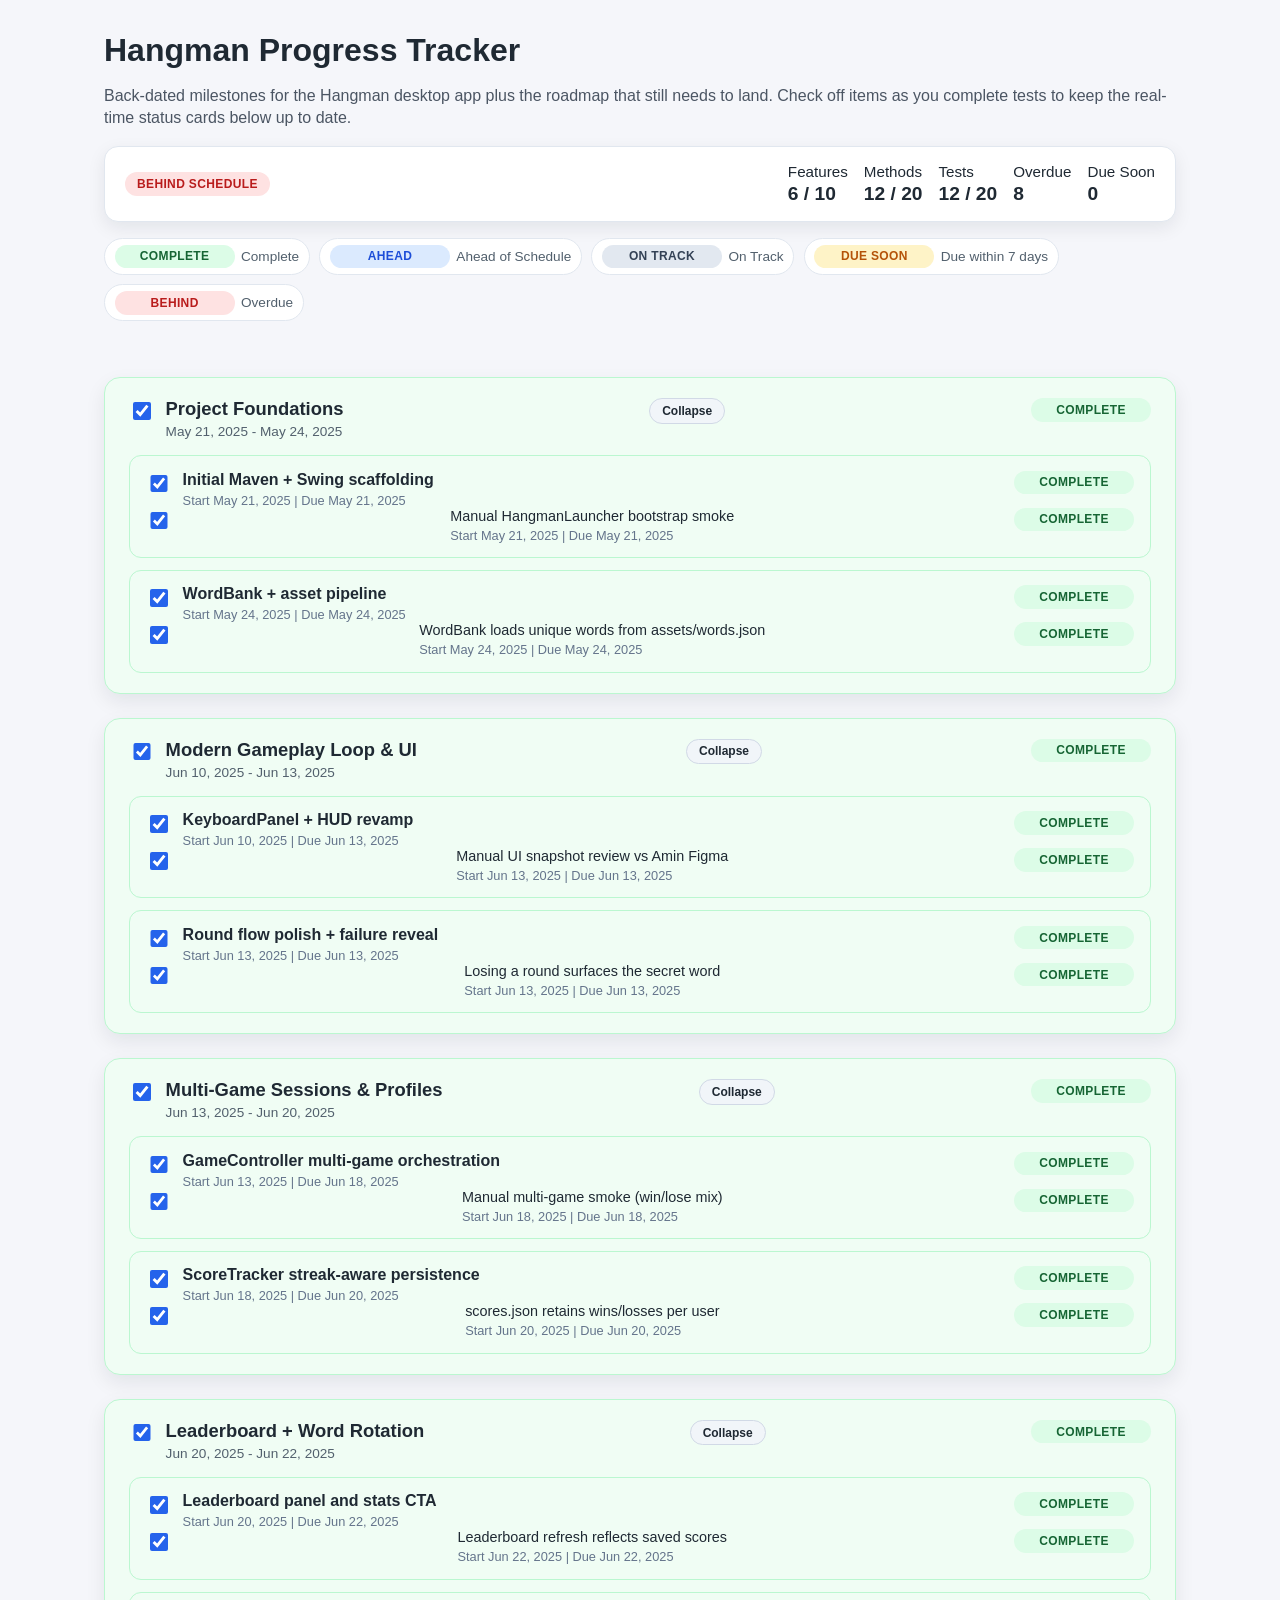
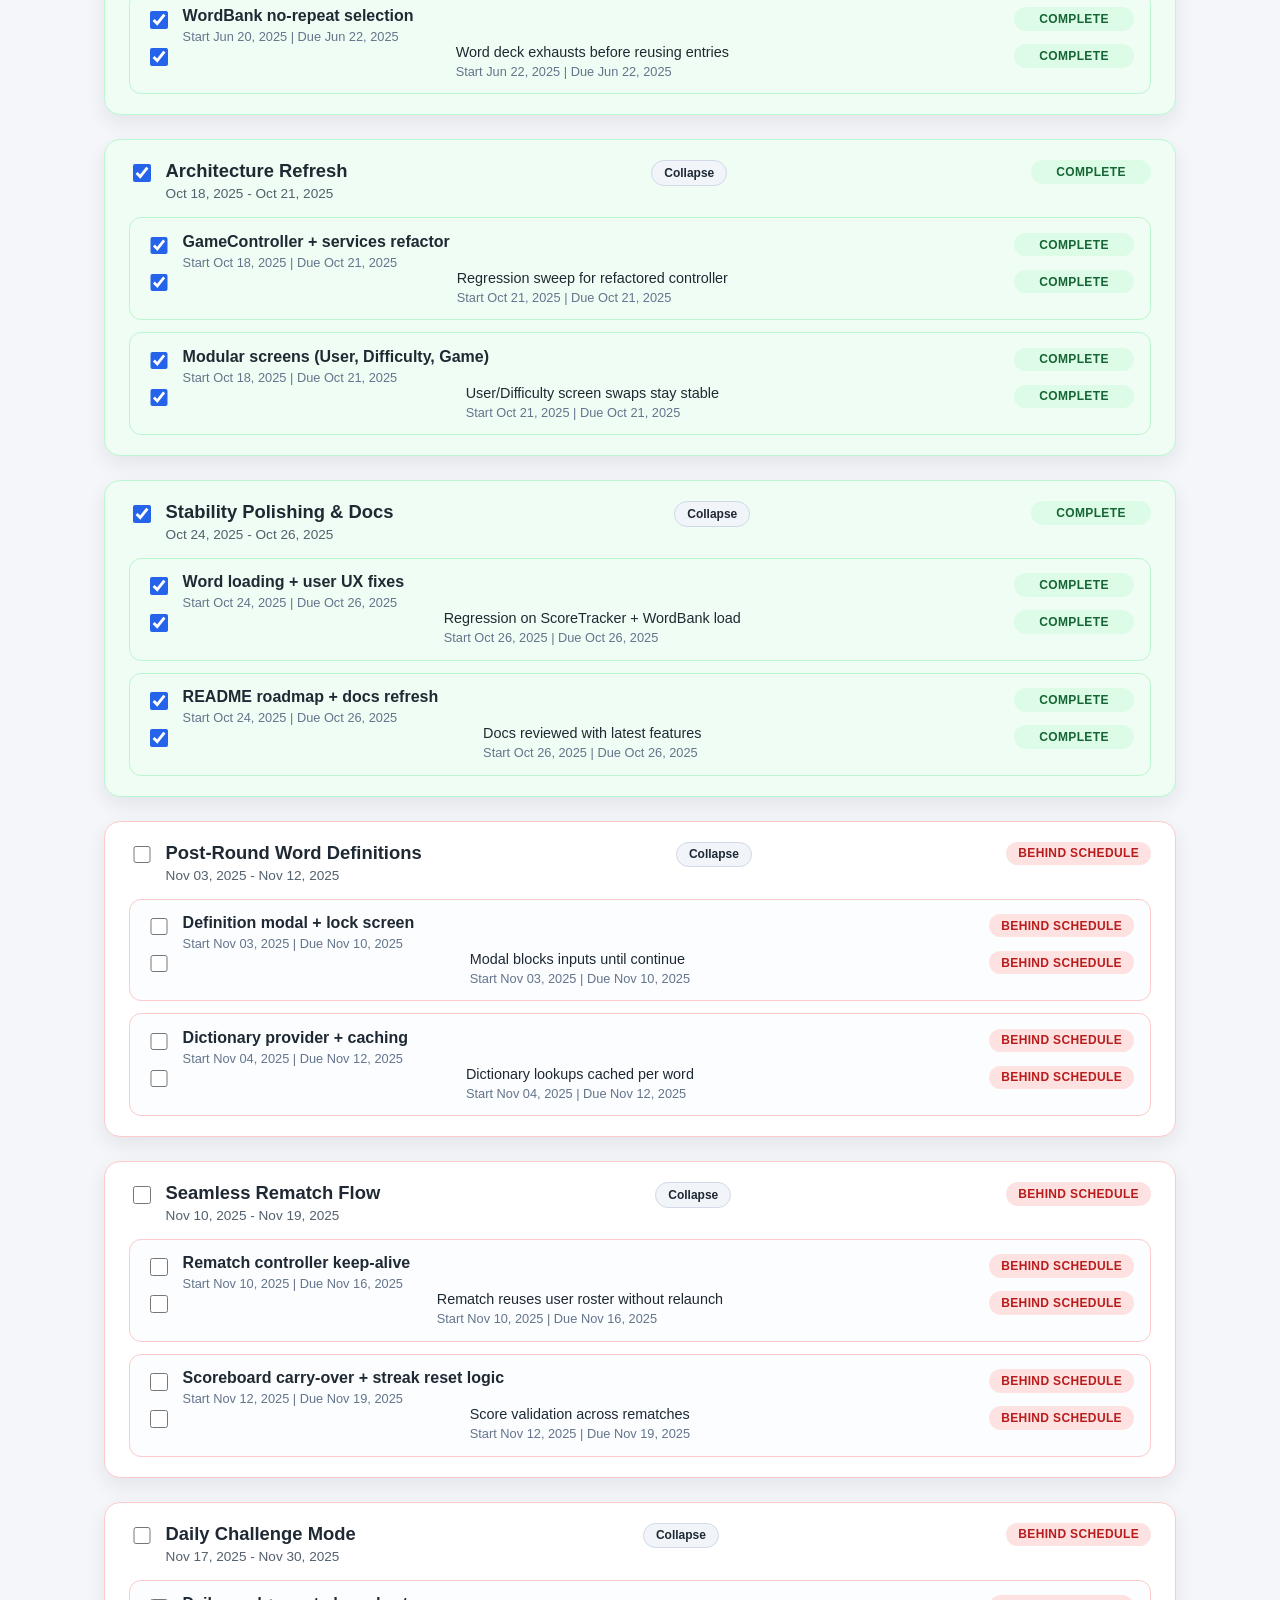
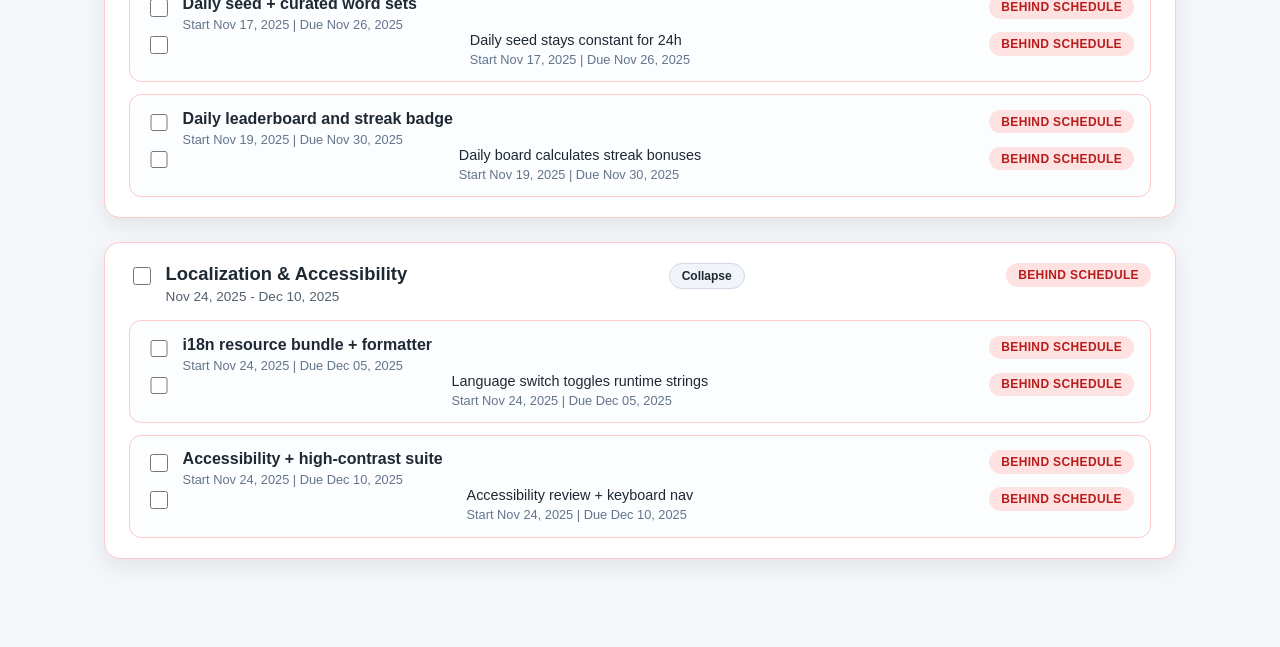
==== ProgressTracker.html @ b8e85c1e "docs: add progress tracker dashboard" ====
<!DOCTYPE html>
<html lang="en">
  <head>
    <meta charset="UTF-8">
    <title>Hangman Progress Tracker</title>
    <meta name="viewport" content="width=device-width, initial-scale=1">
    <style>
      :root {
        font-family: "Segoe UI", "Helvetica Neue", Arial, sans-serif;
        color: #1f2933;
        background-color: #f5f6fa;
      }
      * {
        box-sizing: border-box;
      }
      body {
        margin: 0;
      }
      a {
        color: inherit;
      }
      main.page {
        max-width: 1120px;
        margin: 0 auto;
        padding: 2rem 1.5rem 4rem;
      }
      .page__header {
        display: flex;
        flex-direction: column;
        gap: 1rem;
        margin-bottom: 2rem;
      }
      .page__header h1 {
        margin: 0;
        font-size: 2rem;
      }
      .page__subtitle {
        margin: 0;
        color: #4b5563;
        line-height: 1.4;
      }
      .status-banner {
        display: flex;
        flex-wrap: wrap;
        align-items: center;
        justify-content: space-between;
        gap: 1rem;
        background: #ffffff;
        border: 1px solid #e1e7ef;
        border-radius: 14px;
        padding: 1rem 1.25rem;
        box-shadow: 0 6px 18px rgba(15, 23, 42, 0.08);
      }
      .status-banner__metrics {
        display: flex;
        flex-wrap: wrap;
        gap: 1rem;
        font-size: 0.95rem;
      }
      .status-banner__metrics span {
        display: inline-flex;
        flex-direction: column;
        gap: 0.2rem;
      }
      .status-banner__metrics strong {
        font-size: 1.2rem;
      }
      .legend {
        display: flex;
        flex-wrap: wrap;
        gap: 0.6rem;
        margin-bottom: 1.5rem;
        font-size: 0.85rem;
        color: #52606d;
      }
      .legend__item {
        display: inline-flex;
        align-items: center;
        gap: 0.4rem;
        background: #ffffff;
        padding: 0.35rem 0.6rem;
        border-radius: 999px;
        border: 1px solid #e1e7ef;
      }
      .feature-card {
        background: #ffffff;
        border: 1px solid #e1e7ef;
        border-radius: 16px;
        padding: 1.25rem 1.5rem;
        margin-bottom: 1.5rem;
        box-shadow: 0 8px 20px rgba(15, 23, 42, 0.08);
      }
      .feature-card__header {
        display: flex;
        flex-wrap: wrap;
        justify-content: space-between;
        align-items: flex-start;
        gap: 1rem;
        margin-bottom: 1rem;
      }
      .feature-card__info {
        display: flex;
        gap: 0.75rem;
        align-items: flex-start;
      }
      .feature-card__checkbox,
      .method__checkbox,
      .test__checkbox {
        width: 1.1rem;
        height: 1.1rem;
        margin-top: 0.25rem;
        accent-color: #2563eb;
      }
      .feature-card__label,
      .method__label,
      .test__label {
        display: flex;
        flex-direction: column;
        gap: 0.25rem;
        cursor: pointer;
      }
      .feature-card__title {
        font-weight: 600;
        font-size: 1.15rem;
      }
      .feature-card__dates {
        font-size: 0.85rem;
        color: #52606d;
      }
      .feature-card__body {
        display: flex;
        flex-direction: column;
        gap: 1rem;
      }
      .feature-card--collapsed .feature-card__body {
        display: none;
      }
      .feature-card__header--collapsible {
        cursor: pointer;
      }
      .feature-card__header--collapsible input,
      .feature-card__header--collapsible label,
      .feature-card__header--collapsible button {
        cursor: pointer;
      }
      .feature-card__toggle {
        border: 1px solid #d1d9e6;
        background: #f1f5f9;
        color: #1f2933;
        padding: 0.3rem 0.75rem;
        border-radius: 999px;
        font-size: 0.75rem;
        font-weight: 600;
        cursor: pointer;
        transition: background-color 0.2s ease, border-color 0.2s ease;
      }
      .feature-card__toggle:hover {
        background: #e2e8f0;
        border-color: #c4cfde;
      }
      .feature-card__empty {
        margin: 0;
        padding: 1rem;
        border: 1px dashed #d7dce5;
        border-radius: 12px;
        background: #f8fafc;
        color: #64748b;
        font-style: italic;
      }
      .method-list,
      .test-list {
        list-style: none;
        margin: 0;
        padding: 0;
        display: flex;
        flex-direction: column;
        gap: 0.75rem;
      }
      .method {
        border: 1px solid #edf0f7;
        border-radius: 12px;
        padding: 0.9rem 1rem;
        background: #fbfdff;
      }
      .method__header {
        display: flex;
        justify-content: space-between;
        gap: 0.75rem;
        align-items: flex-start;
      }
      .method__info {
        display: flex;
        gap: 0.75rem;
      }
      .method__title {
        font-weight: 600;
      }
      .method__dates,
      .test__dates {
        font-size: 0.8rem;
        color: #64748b;
      }
      .test {
        border-top: 1px solid #e8edf5;
        padding-top: 0.75rem;
        margin-top: 0.75rem;
      }
      .test:first-child {
        border-top: none;
        padding-top: 0;
        margin-top: 0;
      }
      .test__row {
        display: flex;
        justify-content: space-between;
        gap: 0.75rem;
        align-items: flex-start;
      }
      .test__info {
        display: flex;
        flex-direction: column;
        gap: 0.25rem;
      }
      .test__title {
        font-size: 0.9rem;
        font-weight: 500;
      }
      .status-pill {
        display: inline-flex;
        align-items: center;
        justify-content: center;
        padding: 0.3rem 0.75rem;
        border-radius: 999px;
        font-size: 0.75rem;
        font-weight: 600;
        text-transform: uppercase;
        letter-spacing: 0.03em;
        min-width: 7.5rem;
        text-align: center;
      }
      .status-pill--green {
        background: #dcfce7;
        color: #166534;
      }
      .status-pill--blue {
        background: #dbeafe;
        color: #1d4ed8;
      }
      .status-pill--grey {
        background: #e2e8f0;
        color: #334155;
      }
      .status-pill--orange {
        background: #fef3c7;
        color: #b45309;
      }
      .status-pill--red {
        background: #fee2e2;
        color: #b91c1c;
      }
      [data-status="overdue"] {
        border-color: #fecaca;
      }
      [data-status="due-soon"] {
        border-color: #fde68a;
      }
      [data-status="ahead"] {
        border-color: #bfdbfe;
      }
      [data-status="complete"] {
        border-color: #bbf7d0;
        background: #f0fdf4;
      }
      @media (max-width: 720px) {
        .status-banner {
          flex-direction: column;
          align-items: flex-start;
        }
        .method__header,
        .test__row,
        .feature-card__header {
          flex-direction: column;
          align-items: flex-start;
        }
        .status-pill {
          min-width: unset;
        }
      }
    </style>
  </head>
  <body>
    <main class="page">
      <header class="page__header">
        <h1>Hangman Progress Tracker</h1>
        <p class="page__subtitle">
          Back-dated milestones for the Hangman desktop app plus the roadmap that still needs to land.
          Check off items as you complete tests to keep the real-time status cards below up to date.
        </p>
        <div class="status-banner">
          <span id="project-status" class="status-pill status-pill--grey">Pending</span>
          <div class="status-banner__metrics">
            <span>Features<br><strong id="feature-progress">0 / 0</strong></span>
            <span>Methods<br><strong id="method-progress">0 / 0</strong></span>
            <span>Tests<br><strong id="test-progress">0 / 0</strong></span>
            <span>Overdue<br><strong id="overdue-count">0</strong></span>
            <span>Due Soon<br><strong id="due-soon-count">0</strong></span>
          </div>
        </div>
        <div class="legend">
          <span class="legend__item"><span class="status-pill status-pill--green">Complete</span>Complete</span>
          <span class="legend__item"><span class="status-pill status-pill--blue">Ahead</span>Ahead of Schedule</span>
          <span class="legend__item"><span class="status-pill status-pill--grey">On Track</span>On Track</span>
          <span class="legend__item"><span class="status-pill status-pill--orange">Due Soon</span>Due within 7 days</span>
          <span class="legend__item"><span class="status-pill status-pill--red">Behind</span>Overdue</span>
        </div>
      </header>
      <section id="feature-container"></section>
    </main>
    <script src="progress-data.js"></script>
    <script>
      (function () {
        const data = window.progressData;
        if (!data || !Array.isArray(data.features)) {
          console.warn("Progress data unavailable.");
          return;
        }

        const container = document.getElementById("feature-container");
        const featureProgressEl = document.getElementById("feature-progress");
        const methodProgressEl = document.getElementById("method-progress");
        const testProgressEl = document.getElementById("test-progress");
        const overdueCountEl = document.getElementById("overdue-count");
        const dueSoonCountEl = document.getElementById("due-soon-count");
        const projectStatusEl = document.getElementById("project-status");

        const storageKey = "hangman-progress-v1";
        const storage = (() => {
          try {
            const store = window.localStorage;
            const testKey = "__progress-test__";
            store.setItem(testKey, "ok");
            store.removeItem(testKey);
            return store;
          } catch (err) {
            return null;
          }
        })();

        let savedChecks = {};
        if (storage) {
          try {
            const raw = storage.getItem(storageKey);
            if (raw) {
              const parsed = JSON.parse(raw);
              if (parsed && typeof parsed === "object") {
                Object.keys(parsed).forEach((key) => {
                  const value = parsed[key];
                  if (value === true || value === "true") {
                    savedChecks[key] = true;
                  } else if (value === false || value === "false") {
                    savedChecks[key] = false;
                  }
                });
              }
            }
          } catch (err) {
            savedChecks = {};
          }
        }

        const items = new Map();
        const MS_PER_DAY = 24 * 60 * 60 * 1000;
        const today = (() => {
          const now = new Date();
          return new Date(now.getFullYear(), now.getMonth(), now.getDate());
        })();
        const dateFormatter = new Intl.DateTimeFormat("en-US", {
          month: "short",
          day: "2-digit",
          year: "numeric",
        });

        const statusLabels = {
          complete: "Complete",
          ahead: "Ahead of Schedule",
          "on-track": "On Track",
          "due-soon": "Due Soon",
          overdue: "Behind Schedule",
          pending: "Pending",
        };
        const statusClasses = {
          complete: "status-pill status-pill--green",
          ahead: "status-pill status-pill--blue",
          "on-track": "status-pill status-pill--grey",
          "due-soon": "status-pill status-pill--orange",
          overdue: "status-pill status-pill--red",
          pending: "status-pill status-pill--grey",
        };

        function normalizeState(value) {
          if (typeof value !== "string") {
            return "pending";
          }
          const normalized = value.trim().toLowerCase();
          if (normalized === "complete" || normalized === "done") {
            return "complete";
          }
          return normalized || "pending";
        }

        function parseDate(value) {
          if (!value) {
            return null;
          }
          const parts = value.split("-");
          if (parts.length !== 3) {
            return null;
          }
          const year = Number(parts[0]);
          const month = Number(parts[1]) - 1;
          const day = Number(parts[2]);
          if (
            Number.isNaN(year) ||
            Number.isNaN(month) ||
            Number.isNaN(day)
          ) {
            return null;
          }
          return new Date(year, month, day, 23, 59, 59, 999);
        }

        function formatRange(start, due) {
          const startDate = parseDate(start);
          const dueDate = parseDate(due);
          if (!startDate && !dueDate) {
            return "Schedule: TBD";
          }
          if (!startDate) {
            return `Due ${dateFormatter.format(dueDate)}`;
          }
          if (!dueDate) {
            return `Start ${dateFormatter.format(startDate)}`;
          }
          return `${dateFormatter.format(startDate)} - ${dateFormatter.format(
            dueDate
          )}`;
        }

        function formatSingle(start, due) {
          const startDate = parseDate(start);
          const dueDate = parseDate(due);
          if (startDate && dueDate) {
            return `Start ${dateFormatter.format(
              startDate
            )} | Due ${dateFormatter.format(dueDate)}`;
          }
          if (dueDate) {
            return `Due ${dateFormatter.format(dueDate)}`;
          }
          if (startDate) {
            return `Start ${dateFormatter.format(startDate)}`;
          }
          return "Schedule: TBD";
        }

        function createStatusPill() {
          const pill = document.createElement("span");
          pill.className = statusClasses.pending;
          pill.textContent = statusLabels.pending;
          return pill;
        }

        function createFeature(featureData) {
          const featureCard = document.createElement("section");
          featureCard.className = "feature-card";
          featureCard.dataset.id = featureData.id;

          const header = document.createElement("header");
          header.className = "feature-card__header";
          header.classList.add("feature-card__header--collapsible");

          const info = document.createElement("div");
          info.className = "feature-card__info";

          const checkbox = document.createElement("input");
          checkbox.type = "checkbox";
          checkbox.id = featureData.id;
          checkbox.className = "feature-card__checkbox";

          const label = document.createElement("label");
          label.className = "feature-card__label";
          label.htmlFor = featureData.id;

          const title = document.createElement("span");
          title.className = "feature-card__title";
          title.textContent = featureData.title;

          const dates = document.createElement("span");
          dates.className = "feature-card__dates";
          dates.textContent = formatRange(featureData.start, featureData.due);

          label.appendChild(title);
          label.appendChild(dates);
          info.appendChild(checkbox);
          info.appendChild(label);

          const statusPill = createStatusPill();
          const toggleButton = document.createElement("button");
          toggleButton.type = "button";
          toggleButton.className = "feature-card__toggle";
          toggleButton.textContent = "Collapse";
          toggleButton.setAttribute("aria-expanded", "true");

          header.appendChild(info);
          header.appendChild(toggleButton);
          header.appendChild(statusPill);
          featureCard.appendChild(header);

          const item = {
            id: featureData.id,
            type: "feature",
            element: featureCard,
            checkbox,
            statusPill,
            parentId: null,
            children: [],
            startDate: parseDate(featureData.start),
            dueDate: parseDate(featureData.due),
            status: "pending",
            initialState: normalizeState(featureData.state),
          };
          items.set(featureData.id, item);

          const body = document.createElement("div");
          body.className = "feature-card__body";

          if (featureData.methods.length === 0) {
            const emptyState = document.createElement("p");
            emptyState.className = "feature-card__empty";
            emptyState.textContent = "No methods tracked yet.";
            body.appendChild(emptyState);
          } else {
            const methodList = document.createElement("ul");
            methodList.className = "method-list";
            featureData.methods.forEach((methodData) => {
              const methodItem = createMethod(methodData, featureData.id);
              methodList.appendChild(methodItem.element);
            });
            body.appendChild(methodList);
          }

          featureCard.appendChild(body);

          const setCollapsedState = (collapsed) => {
            featureCard.classList.toggle("feature-card--collapsed", collapsed);
            toggleButton.setAttribute("aria-expanded", String(!collapsed));
            toggleButton.textContent = collapsed ? "Expand" : "Collapse";
          };
          setCollapsedState(false);

          checkbox.addEventListener("change", (event) => {
            handleToggle(event.target.id, event.target.checked);
          });

          toggleButton.addEventListener("click", (event) => {
            event.stopPropagation();
            setCollapsedState(
              !featureCard.classList.contains("feature-card--collapsed")
            );
          });

          header.addEventListener("click", (event) => {
            if (
              event.target === checkbox ||
              event.target.closest("label") ||
              event.target.closest("input") ||
              event.target.closest(".feature-card__toggle")
            ) {
              return;
            }
            setCollapsedState(
              !featureCard.classList.contains("feature-card--collapsed")
            );
          });

          container.appendChild(featureCard);
          return item;
        }

        function createMethod(methodData, featureId) {
          const methodEntry = document.createElement("li");
          methodEntry.className = "method";
          methodEntry.dataset.id = methodData.id;

          const header = document.createElement("div");
          header.className = "method__header";

          const info = document.createElement("div");
          info.className = "method__info";

          const checkbox = document.createElement("input");
          checkbox.type = "checkbox";
          checkbox.id = methodData.id;
          checkbox.className = "method__checkbox";

          const label = document.createElement("label");
          label.className = "method__label";
          label.htmlFor = methodData.id;

          const title = document.createElement("span");
          title.className = "method__title";
          title.textContent = methodData.title;

          const dates = document.createElement("span");
          dates.className = "method__dates";
          dates.textContent = formatSingle(methodData.start, methodData.due);

          label.appendChild(title);
          label.appendChild(dates);

          info.appendChild(checkbox);
          info.appendChild(label);

          const statusPill = createStatusPill();

          const item = {
            id: methodData.id,
            type: "method",
            element: methodEntry,
            checkbox,
            statusPill,
            parentId: featureId,
            children: [],
            startDate: parseDate(methodData.start),
            dueDate: parseDate(methodData.due),
            status: "pending",
            initialState: normalizeState(methodData.state),
          };
          items.set(methodData.id, item);
          items.get(featureId).children.push(methodData.id);

          header.appendChild(info);
          header.appendChild(statusPill);
          methodEntry.appendChild(header);

          const testList = document.createElement("ul");
          testList.className = "test-list";
          methodData.tests.forEach((testData) => {
            const testItem = createTest(testData, methodData.id);
            testList.appendChild(testItem.element);
          });
          methodEntry.appendChild(testList);

          checkbox.addEventListener("change", (event) => {
            handleToggle(event.target.id, event.target.checked);
          });

          return item;
        }

        function createTest(testData, methodId) {
          const testEntry = document.createElement("li");
          testEntry.className = "test";
          testEntry.dataset.id = testData.id;

          const row = document.createElement("div");
          row.className = "test__row";

          const checkbox = document.createElement("input");
          checkbox.type = "checkbox";
          checkbox.id = testData.id;
          checkbox.className = "test__checkbox";

          const label = document.createElement("label");
          label.className = "test__label";
          label.htmlFor = testData.id;

          const title = document.createElement("span");
          title.className = "test__title";
          title.textContent = testData.title;

          const dates = document.createElement("span");
          dates.className = "test__dates";
          dates.textContent = formatSingle(testData.start, testData.due);

          label.appendChild(title);
          label.appendChild(dates);

          const statusPill = createStatusPill();

          row.appendChild(checkbox);
          row.appendChild(label);
          row.appendChild(statusPill);
          testEntry.appendChild(row);

          const item = {
            id: testData.id,
            type: "test",
            element: testEntry,
            checkbox,
            statusPill,
            parentId: methodId,
            children: [],
            startDate: parseDate(testData.start),
            dueDate: parseDate(testData.due),
            status: "pending",
            initialState: normalizeState(testData.state),
          };
          items.set(testData.id, item);
          items.get(methodId).children.push(testData.id);

          checkbox.addEventListener("change", (event) => {
            handleToggle(event.target.id, event.target.checked);
          });

          return item;
        }

        function computeLeafStatus(item) {
          if (item.checkbox.checked) {
            return "complete";
          }
          if (!item.dueDate) {
            return "on-track";
          }
          const diff = Math.ceil((item.dueDate - today) / MS_PER_DAY);
          if (diff < 0) {
            return "overdue";
          }
          if (diff <= 7) {
            return "due-soon";
          }
          if (diff <= 14) {
            return "on-track";
          }
          return "ahead";
        }

        function computeStatus(item) {
          if (item.checkbox.checked) {
            return "complete";
          }
          if (item.children.length === 0) {
            return computeLeafStatus(item);
          }
          const childStatuses = item.children.map((childId) => {
            const child = items.get(childId);
            return child ? child.status : "pending";
          });
          if (childStatuses.every((status) => status === "complete")) {
            return "complete";
          }
          if (childStatuses.some((status) => status === "overdue")) {
            return "overdue";
          }
          if (childStatuses.some((status) => status === "due-soon")) {
            return "due-soon";
          }
          if (childStatuses.some((status) => status === "ahead")) {
            return "ahead";
          }
          if (childStatuses.some((status) => status === "on-track")) {
            return "on-track";
          }
          return "pending";
        }

        function refreshVisual(itemId) {
          const item = items.get(itemId);
          if (!item) {
            return;
          }
          const status = computeStatus(item);
          item.status = status;
          item.element.dataset.status = status;
          if (item.statusPill) {
            item.statusPill.textContent = statusLabels[status];
            item.statusPill.className = statusClasses[status];
          }
        }

        function updateAncestors(itemId) {
          const item = items.get(itemId);
          if (!item || !item.parentId) {
            return;
          }
          const parent = items.get(item.parentId);
          if (!parent) {
            return;
          }
          const children = parent.children.map((childId) =>
            items.get(childId)
          );
          const someChecked = children.some(
            (child) => child && child.checkbox.checked
          );
          const someIndeterminate = children.some(
            (child) => child && child.checkbox.indeterminate
          );
          const allChecked = children.every(
            (child) => child && child.checkbox.checked
          );
          if (!parent.checkbox.checked) {
            parent.checkbox.indeterminate =
              (someChecked && !allChecked) || someIndeterminate;
          } else {
            parent.checkbox.indeterminate = false;
          }
          refreshVisual(parent.id);
          updateAncestors(parent.id);
        }

        function toggleItem(itemId, checked, options) {
          const item = items.get(itemId);
          if (!item) {
            return;
          }
          const cascadeDown =
            options && Object.prototype.hasOwnProperty.call(options, "cascadeDown")
              ? options.cascadeDown
              : true;
          const cascadeUp =
            options && Object.prototype.hasOwnProperty.call(options, "cascadeUp")
              ? options.cascadeUp
              : true;

          item.checkbox.checked = checked;
          item.checkbox.indeterminate = false;
          savedChecks[itemId] = Boolean(checked);

          if (cascadeDown) {
            item.children.forEach((childId) => {
              toggleItem(childId, checked, { cascadeDown: true, cascadeUp: false });
            });
          }

          refreshVisual(itemId);

          if (cascadeUp) {
            updateAncestors(itemId);
          }
        }

        function handleToggle(itemId, checked) {
          const item = items.get(itemId);
          if (!item) {
            return;
          }
          const cascadeDown = item.type === "feature";
          toggleItem(itemId, checked, {
            cascadeDown,
            cascadeUp: true,
          });
          updateProjectSummary();
          persistState();
        }

        function persistState() {
          if (!storage) {
            return;
          }
          try {
            storage.setItem(storageKey, JSON.stringify(savedChecks));
          } catch (err) {
            // Ignore storage errors (e.g., quota exceeded).
          }
        }

        function updateProjectSummary() {
          const counts = {
            feature: { total: 0, complete: 0 },
            method: { total: 0, complete: 0 },
            test: { total: 0, complete: 0 },
            overdue: 0,
            dueSoon: 0,
          };
          let earliestPendingDue = null;

          items.forEach((item) => {
            const status = item.status;
            if (item.type === "feature") {
              counts.feature.total += 1;
              if (item.checkbox.checked) {
                counts.feature.complete += 1;
              }
            } else if (item.type === "method") {
              counts.method.total += 1;
              if (item.checkbox.checked) {
                counts.method.complete += 1;
              }
            } else if (item.type === "test") {
              counts.test.total += 1;
              if (item.checkbox.checked) {
                counts.test.complete += 1;
              } else {
                if (status === "overdue") {
                  counts.overdue += 1;
                } else if (status === "due-soon") {
                  counts.dueSoon += 1;
                }
                if (item.dueDate) {
                  if (
                    earliestPendingDue === null ||
                    item.dueDate < earliestPendingDue
                  ) {
                    earliestPendingDue = item.dueDate;
                  }
                }
              }
            }
          });

          featureProgressEl.textContent = `${counts.feature.complete} / ${counts.feature.total}`;
          methodProgressEl.textContent = `${counts.method.complete} / ${counts.method.total}`;
          testProgressEl.textContent = `${counts.test.complete} / ${counts.test.total}`;
          overdueCountEl.textContent = String(counts.overdue);
          dueSoonCountEl.textContent = String(counts.dueSoon);

          let statusKey = "on-track";
          if (counts.test.total > 0 && counts.test.complete === counts.test.total) {
            statusKey = "complete";
          } else if (counts.overdue > 0) {
            statusKey = "overdue";
          } else if (earliestPendingDue) {
            const diff = Math.ceil((earliestPendingDue - today) / MS_PER_DAY);
            if (diff < 0) {
              statusKey = "overdue";
            } else if (diff <= 7) {
              statusKey = "due-soon";
            } else if (diff <= 14) {
              statusKey = "on-track";
            } else {
              statusKey = "ahead";
            }
          } else if (counts.test.total === 0) {
            statusKey = "pending";
          }

          projectStatusEl.textContent = statusLabels[statusKey];
          projectStatusEl.className = statusClasses[statusKey];
        }

        // Build the DOM tree.
        data.features.forEach((featureData) => {
          createFeature(featureData);
        });

        const typeRank = {
          test: 0,
          method: 1,
          feature: 2,
        };

        const hasSavedValue = (itemId) =>
          Object.prototype.hasOwnProperty.call(savedChecks, itemId);

        items.forEach((item) => {
          if (savedChecks[item.id] === true) {
            item.checkbox.checked = true;
            return;
          }
          if (!hasSavedValue(item.id) && item.initialState === "complete") {
            item.checkbox.checked = true;
          }
        });

        Array.from(items.values())
          .sort((a, b) => typeRank[b.type] - typeRank[a.type])
          .forEach((item) => {
            if (item.children.length === 0) {
              return;
            }
            const children = item.children
              .map((childId) => items.get(childId))
              .filter(Boolean);
            const allChecked = children.every((child) => child.checkbox.checked);
            const someChecked = children.some(
              (child) => child.checkbox.checked || child.checkbox.indeterminate
            );
            item.checkbox.checked = allChecked;
            item.checkbox.indeterminate = !allChecked && someChecked;
          });

        Array.from(items.values())
          .sort((a, b) => typeRank[a.type] - typeRank[b.type])
          .forEach((item) => {
            refreshVisual(item.id);
          });

        updateProjectSummary();
        persistState();
      })();
    </script>
  </body>
</html>
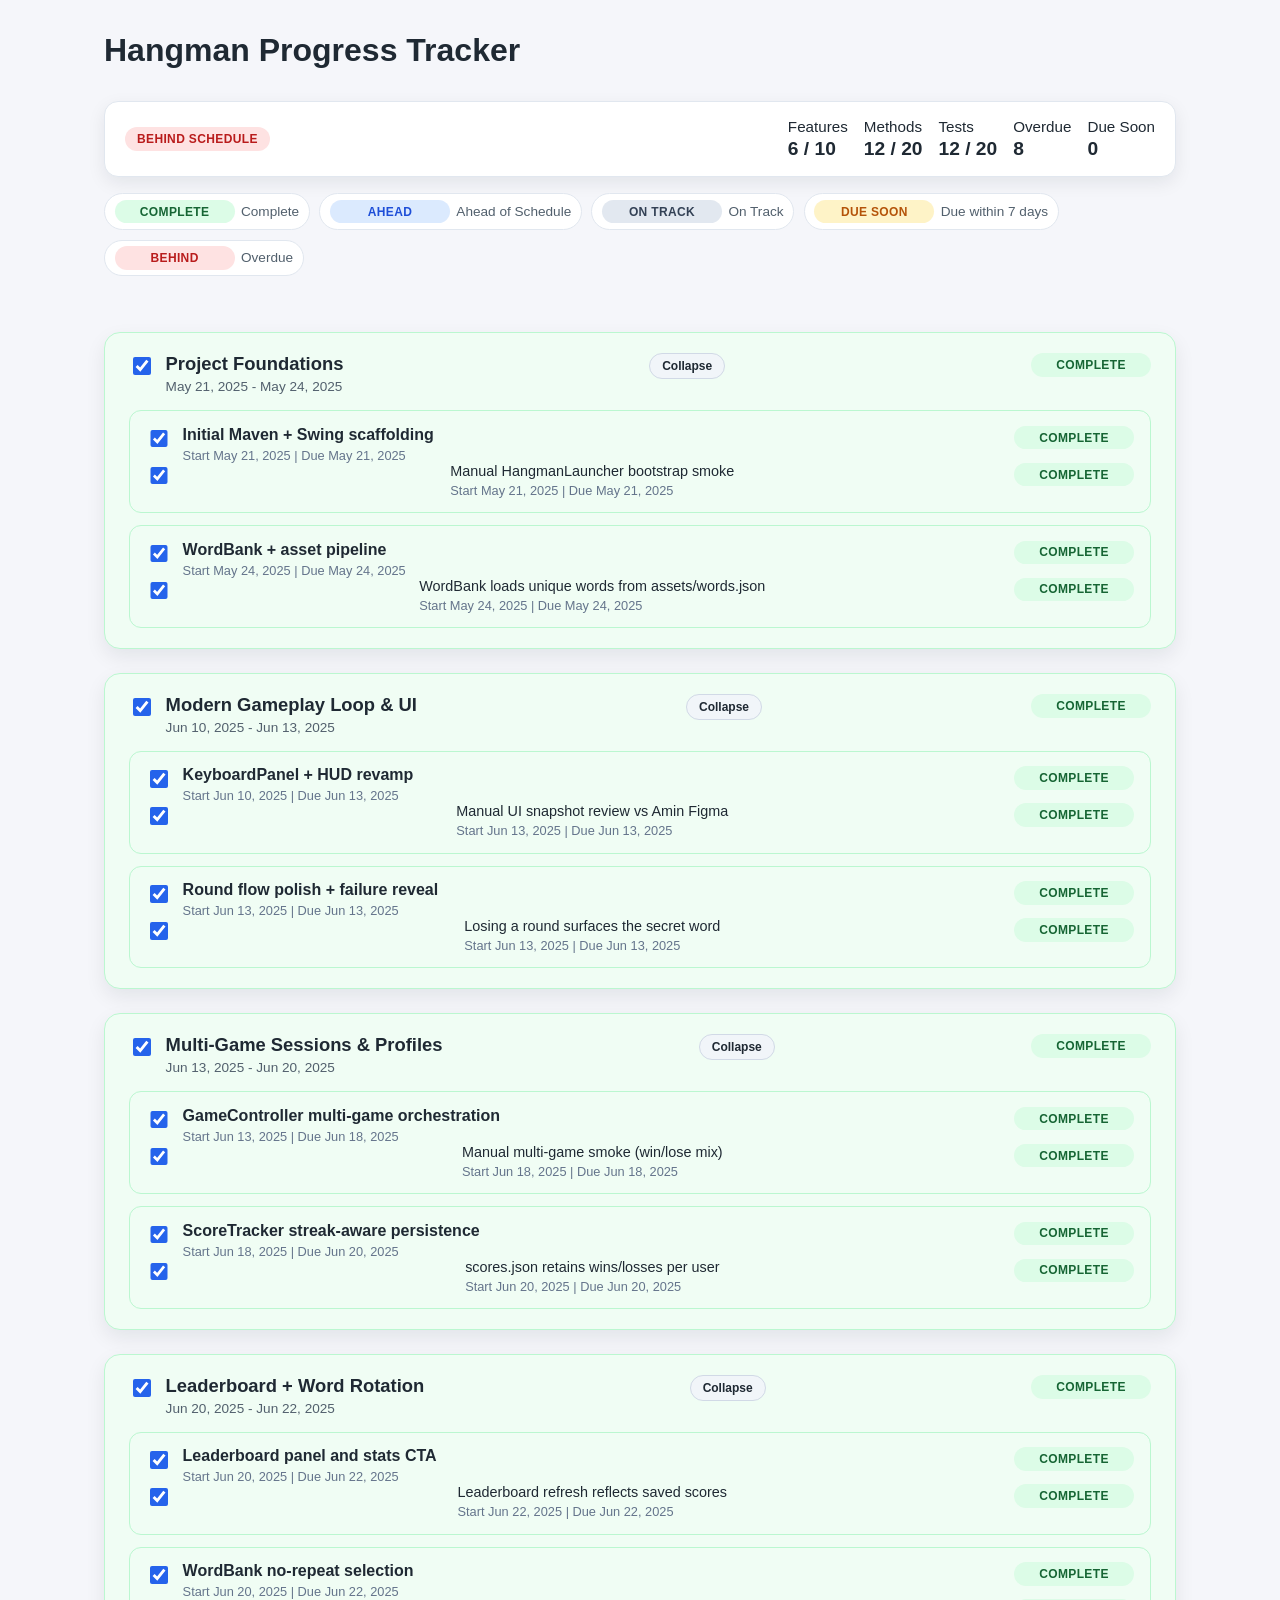
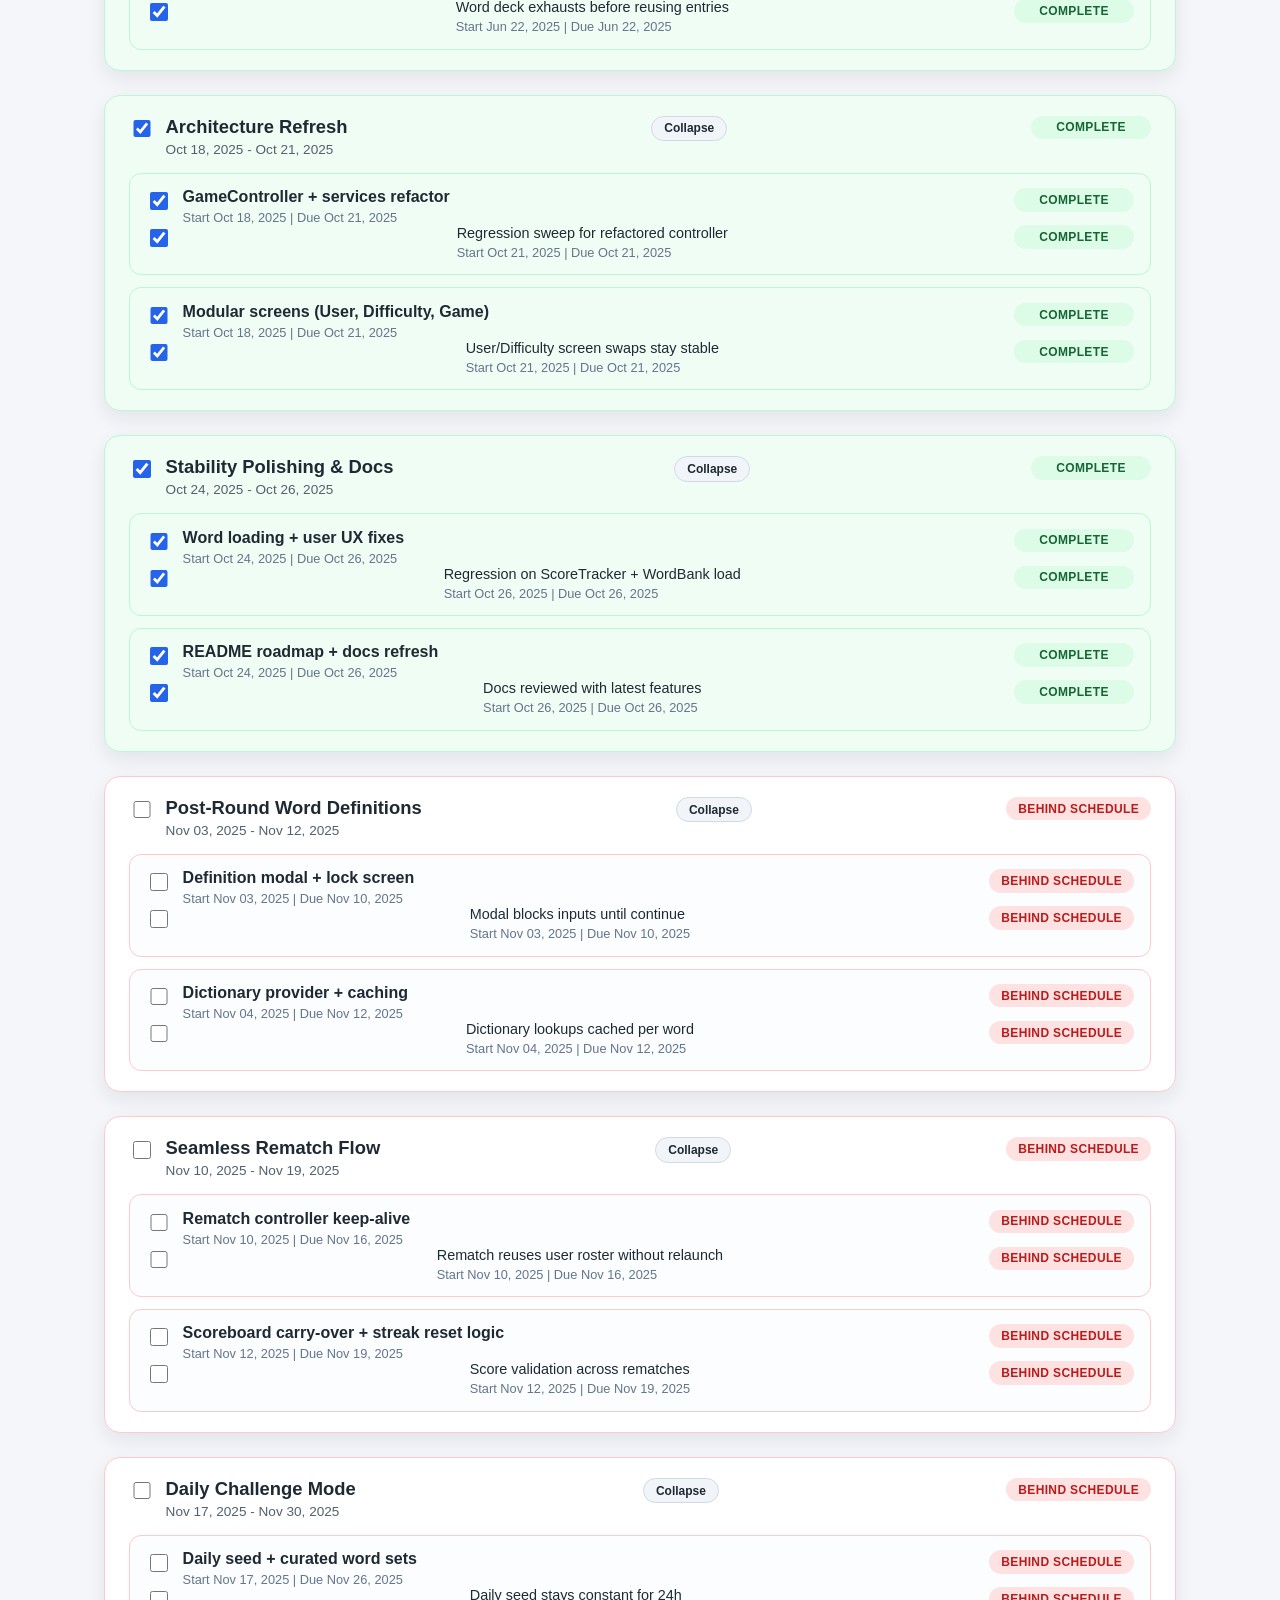
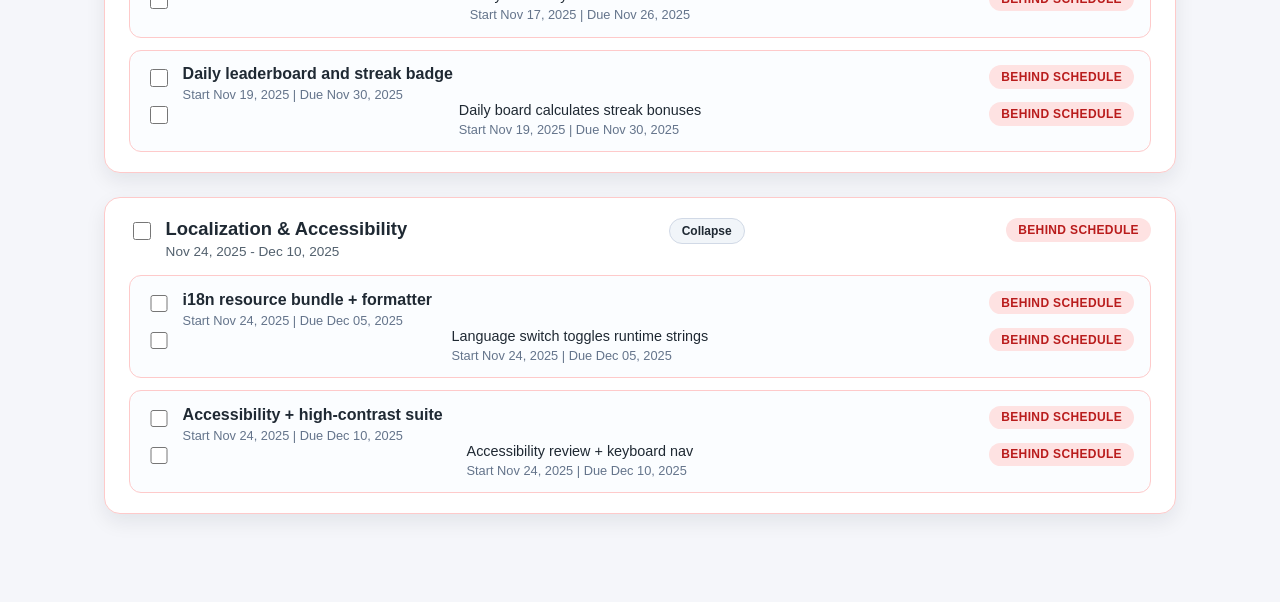
==== commit 91d6485d: "Fixed ProgressTracker.html bugs" ====
--- a/ProgressTracker.html
+++ b/ProgressTracker.html
@@ -293,8 +293,7 @@
       <header class="page__header">
         <h1>Hangman Progress Tracker</h1>
         <p class="page__subtitle">
-          Back-dated milestones for the Hangman desktop app plus the roadmap that still needs to land.
-          Check off items as you complete tests to keep the real-time status cards below up to date.
+
         </p>
         <div class="status-banner">
           <span id="project-status" class="status-pill status-pill--grey">Pending</span>
